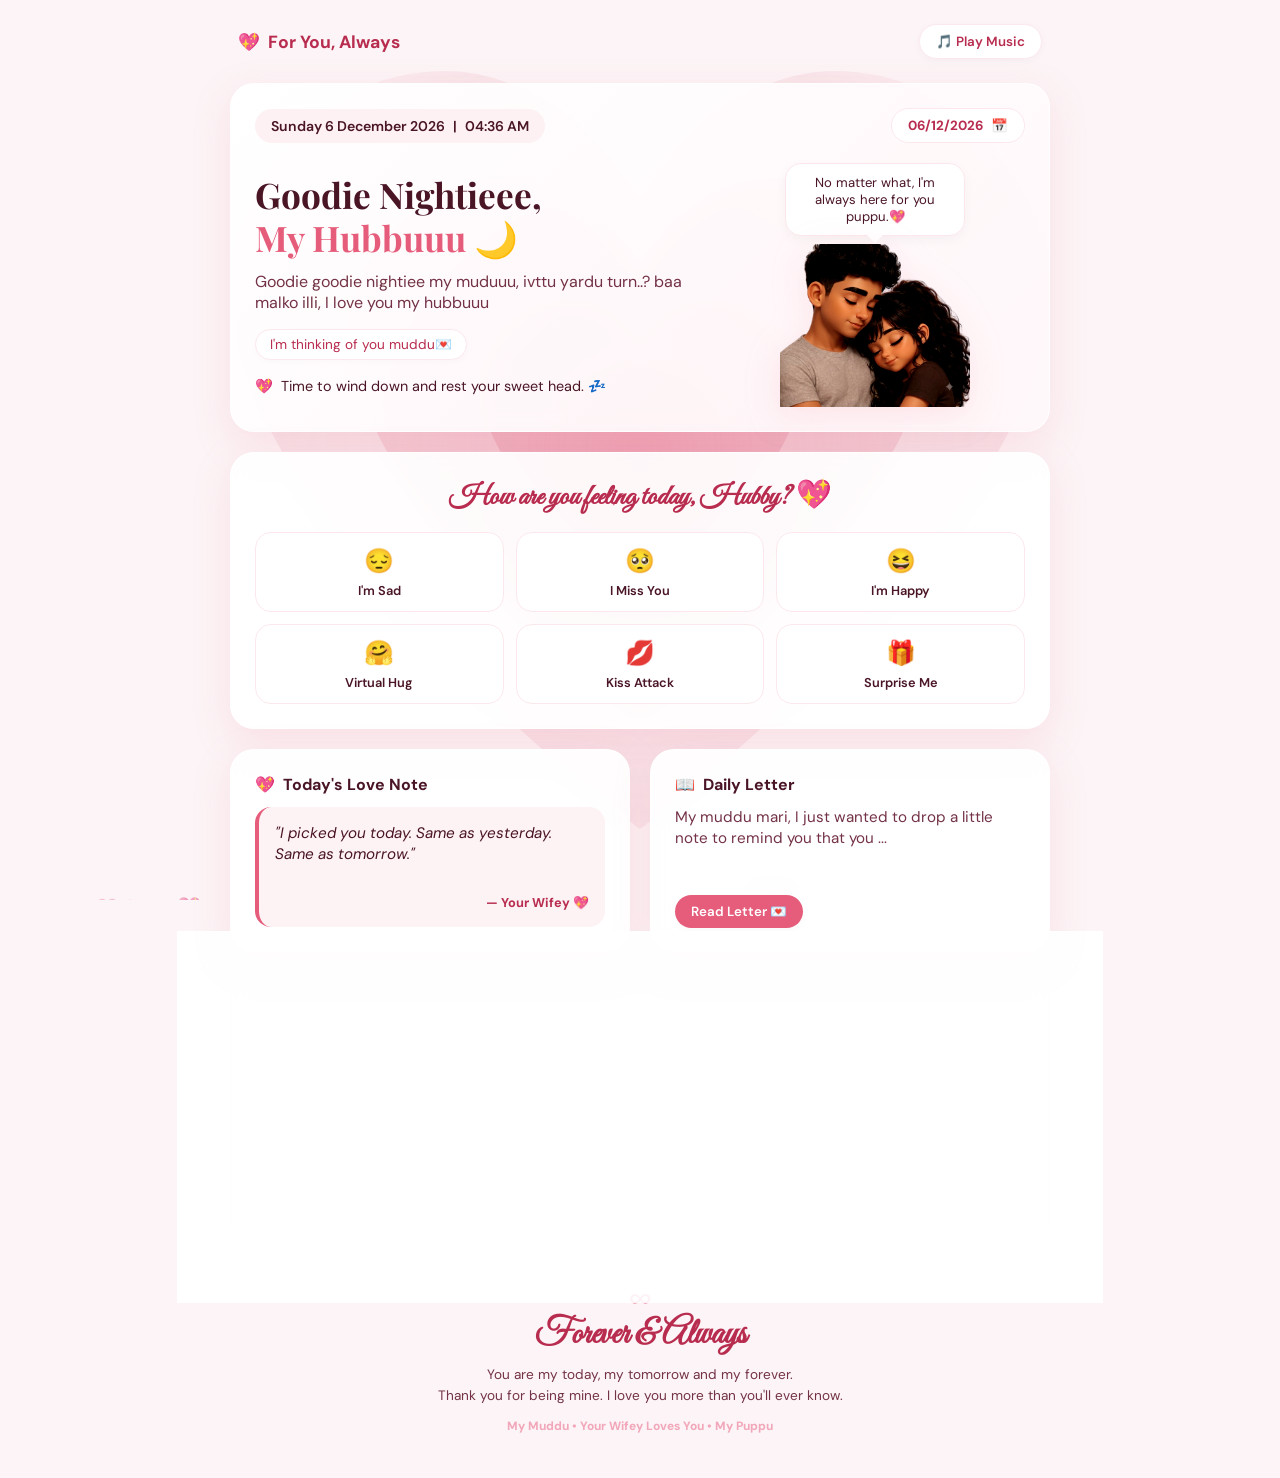
==== index.html @ 816c2d5e "Update project files" ====
<!DOCTYPE html>
<html lang="en">
<head>
  <meta charset="UTF-8">
  <meta name="viewport" content="width=device-width, initial-scale=1.0">
  <title>For You, Always 💕</title>
  <link rel="preconnect" href="https://fonts.googleapis.com">
  <link rel="preconnect" href="https://fonts.gstatic.com" crossorigin>
  <link href="https://fonts.googleapis.com/css2?family=DM+Sans:ital,wght@0,400;0,500;0,700;1,400&family=Playfair+Display:ital,wght@0,600;0,700;1,400;1,600&family=Great+Vibes&display=swap" rel="stylesheet">
  <link rel="stylesheet" href="style.css">
</head>
<body>

  <!-- Blooming / Pulsing Interactive Background Heart Container -->
  <div class="blooming-bg-heart-container" id="bloomingBgHeart">
    <div class="concentric-ring ring-3"></div>
    <div class="concentric-ring ring-2"></div>
    <div class="concentric-ring ring-1"></div>
  </div>

  <div class="floating-container" id="floatingHeartsContainer"></div>

  <main class="app-wrapper">
    <header class="top-nav">
      <div class="brand">
        <span class="heart-icon">💖</span>
        <span class="brand-title">For You, Always</span>
      </div>
      <div class="audio-widget">
        <button id="musicToggleBtn" class="pill-btn audio-btn" aria-label="Toggle Audio">
          <span id="audioIcon">🎵</span> <span id="audioLabel">Play Music</span>
        </button>
        <audio id="bgAudio" loop src="audio/background.mp3"></audio>
      </div>
    </header>

    <section class="card hero-card">
      <div class="hero-header">
        <div class="time-badge">
          <span id="liveDateStr">Sunday, 18 May 2025</span>
          <span class="divider">|</span>
          <span id="liveClock">10:24 AM</span>
        </div>
        <div class="calendar-trigger-wrapper">
          <button id="calendarToggleBtn" class="calendar-picker-btn">
            <span id="selectedDateBadge">18/05/2026</span>
            <span class="cal-icon">📅</span>
          </button>
          
          <div id="calendarDropdown" class="calendar-dropdown hidden">
            <div class="cal-nav">
              <button id="prevMonthBtn" class="cal-nav-btn">&lt;</button>
              <span id="calMonthYearTitle" class="cal-title">August 2026</span>
              <button id="nextMonthBtn" class="cal-nav-btn">&gt;</button>
            </div>
            <div class="cal-weekdays">
              <span>Mo</span><span>Tu</span><span>We</span><span>Th</span><span>Fr</span><span>Sa</span><span>Su</span>
            </div>
            <div id="calDaysGrid" class="cal-days-grid"></div>
            <div class="cal-footer">
              <span class="cal-limit">Till Dec 2040</span>
              <button id="calTodayBtn" class="cal-today-link">Today</button>
            </div>
          </div>
        </div>
      </div>

      <div class="hero-body">
        <div class="hero-text-content">
          <h1 id="dynamicGreeting" class="hero-greeting">Goodiee Morningiee, <br><span class="highlight-pink">Mudduu 💕</span></h1>
          <p id="timeSubMessage" class="hero-subtext">I hope your day is as amazing as your smile. ✨</p>
          <div class="pill-tag">
            <span>I'm thinking of you muddu💌</span>
          </div>
          <div class="hero-status">
            <span class="status-heart">💖</span>
            <span id="dynamicStatusText">It's a beautiful day! Wishing you a day full of happiness and good vibes Kandhaa.☀️</span>
          </div>
        </div>

        <div class="hero-character-container">
          <div class="speech-bubble" id="characterSpeechBubble">
            <p id="speechBubbleText">No matter what, I'm always here for you puppu.💖</p>
          </div>
          <img id="mainCharacterImg" src="images/main-character.png" alt="Cute Character" class="character-img">
        </div>
      </div>
    </section>

    <section class="card feelings-card">
      <h3 class="section-title">How are you feeling today, Hubby? 💖</h3>
      <div class="feelings-grid">
        <button class="feeling-btn" data-action="sad">
          <span class="feeling-emoji">😔</span>
          <span class="feeling-label">I'm Sad</span>
        </button>
        <button class="feeling-btn" data-action="miss">
          <span class="feeling-emoji">🥺</span>
          <span class="feeling-label">I Miss You</span>
        </button>
        <button class="feeling-btn" data-action="happy">
          <span class="feeling-emoji">😆</span>
          <span class="feeling-label">I'm Happy</span>
        </button>
        <button class="feeling-btn" data-action="hug">
          <span class="feeling-emoji">🤗</span>
          <span class="feeling-label">Virtual Hug</span>
        </button>
        <button class="feeling-btn" data-action="kiss">
          <span class="feeling-emoji">💋</span>
          <span class="feeling-label">Kiss Attack</span>
        </button>
        <button class="feeling-btn" data-action="surprise">
          <span class="feeling-emoji">🎁</span>
          <span class="feeling-label">Surprise Me</span>
        </button>
      </div>
    </section>

    <div class="content-split-grid">
      <section class="card note-card">
        <div class="card-header">
          <span class="card-icon">💖</span>
          <h3>Today's Love Note</h3>
        </div>
        <div class="note-paper">
          <p id="dailyLoveNoteText">"I hope you remember how deeply you're loved."</p>
          <span class="note-signature">— Your Wifey 💖</span>
        </div>
      </section>

      <section class="card letter-card">
        <div class="card-header">
          <span class="card-icon">📖</span>
          <h3>Daily Letter</h3>
        </div>
        <div class="letter-preview-content">
          <p id="dailyLetterPreview">You've got this, my love. I believe in you always My Hububu 💖</p>
          <button id="openLetterBtn" class="pill-btn primary-btn">Read Letter 💌</button>
        </div>
      </section>
    </div>

    <section class="card special-days-card">
      <h3 class="section-title"><span class="card-icon">💖</span> Our Special Days</h3>
      <div class="special-days-grid">
        <div class="special-day-item">
          <span class="sd-icon">🎂</span>
          <div class="sd-info">
            <h4>His Birthday</h4>
            <p class="sd-date">30 March</p>
            <p class="sd-desc">The day my world became brighter 💖</p>
          </div>
        </div>
        <div class="special-day-item">
          <span class="sd-icon">💖</span>
          <div class="sd-info">
            <h4>Our Anniversary</h4>
            <p class="sd-date">29 May</p>
            <p class="sd-desc">The day we promised forever 💖</p>
          </div>
        </div>
        <div class="special-day-item">
          <span class="sd-icon">⭐</span>
          <div class="sd-info">
            <h4>Valentine's Day</h4>
            <p class="sd-date">14 February</p>
            <p class="sd-desc">My Valentine every single day 💖</p>
          </div>
        </div>
        <div class="special-day-item">
          <span class="sd-icon">⭐</span>
          <div class="sd-info">
            <h4>New Year</h4>
            <p class="sd-date">1 January</p>
            <p class="sd-desc">A new year, same crazy love 💖</p>
          </div>
        </div>
      </div>
    </section>

    <footer class="main-footer">
      <div class="infinity-symbol">∞</div>
      <h3>Forever & Always</h3>
      <p class="footer-msg">You are my today, my tomorrow and my forever.<br>Thank you for being mine. I love you more than you'll ever know.</p>
      <div class="footer-tags">
        <span>My Muddu</span> • <span>Your Wifey Loves You</span> • <span>My Puppu</span> 
      </div>
    </footer>
  </main>

  <div id="letterModal" class="modal-overlay hidden">
    <div class="modal-card">
      <button id="closeLetterBtn" class="modal-close">&times;</button>
      <div class="modal-header">
        <span class="modal-icon">💌</span>
        <h2 id="modalLetterTitle">Daily Letter</h2>
        <span id="modalLetterDate" class="modal-date">18 May 2026</span>
      </div>
      <div class="modal-body">
        <div id="modalLetterBody" class="letter-full-text"></div>
      </div>
      <div class="modal-footer">
        <span>Made with all my love, just for you 💕</span>
      </div>
    </div>
  </div>

  <div id="toastContainer" class="toast-container"></div>

  <script src="script.js"></script>
</body>
</html>
---- style.css ----
:root {
  --bg-color: #fcf4f6;
  --card-bg: rgba(255, 255, 255, 0.92);
  --primary-pink: #e65c7b;
  --soft-pink: #f2a6b9;
  --light-pink: #fce8ec;
  --accent-pink: #b82c4f;
  --text-dark: #4a1525;
  --text-muted: #733245;
  --border-radius: 24px;
  --card-shadow: 0 12px 35px rgba(242, 166, 185, 0.25);
  --transition-smooth: all 0.3s cubic-bezier(0.25, 0.8, 0.25, 1);
}

* {
  box-sizing: border-box;
  margin: 0;
  padding: 0;
  font-family: 'DM Sans', sans-serif;
}

body {
  background-color: var(--bg-color);
  color: var(--text-dark);
  min-height: 100vh;
  display: flex;
  justify-content: center;
  padding: 20px 12px;
  position: relative;
  overflow-x: hidden;
}

/* --- TRUE BLOOMING & PULSING BACKGROUND HEART SHAPE (Richer & Darker Pink) --- */
.blooming-bg-heart-container {
  position: fixed;
  top: 50%;
  left: 50%;
  transform: translate(-50%, -50%);
  width: 100vw;
  height: 100vh;
  pointer-events: none;
  z-index: 0;
  display: flex;
  align-items: center;
  justify-content: center;
}

.concentric-ring {
  position: absolute;
  background: radial-gradient(circle, rgba(230, 115, 142, 0.55) 0%, rgba(214, 80, 112, 0.3) 65%, transparent 100%);
  animation: bloomHeartPulse 4s infinite ease-in-out;
  mask-image: url("data:image/svg+xml,%3Csvg viewBox='0 0 32 29.6' xmlns='http://www.w3.org/2000/svg'%3E%3Cpath d='M23.6,0c-3.4,0-6.3,2.7-7.6,5.6C14.7,2.7,11.8,0,8.4,0C3.8,0,0,3.8,0,8.4c0,9.4,16,21.2,16,21.2s16-11.8,16-21.2C32,3.8,28.2,0,23.6,0z'/%3E%3C/svg%3E");
  -webkit-mask-image: url("data:image/svg+xml,%3Csvg viewBox='0 0 32 29.6' xmlns='http://www.w3.org/2000/svg'%3E%3Cpath d='M23.6,0c-3.4,0-6.3,2.7-7.6,5.6C14.7,2.7,11.8,0,8.4,0C3.8,0,0,3.8,0,8.4c0,9.4,16,21.2,16,21.2s16-11.8,16-21.2C32,3.8,28.2,0,23.6,0z'/%3E%3C/svg%3E");
  mask-size: contain;
  -webkit-mask-size: contain;
  mask-repeat: no-repeat;
  -webkit-mask-repeat: no-repeat;
  mask-position: center;
  -webkit-mask-position: center;
}

.ring-3 {
  width: 320px;
  height: 300px;
  animation-delay: 0s;
  opacity: 0.75;
}

.ring-2 {
  width: 580px;
  height: 540px;
  animation-delay: 1.3s;
  opacity: 0.55;
}

.ring-1 {
  width: 820px;
  height: 760px;
  animation-delay: 2.6s;
  opacity: 0.35;
}

@keyframes bloomHeartPulse {
  0% { transform: scale(0.9); }
  50% { transform: scale(1.12); filter: drop-shadow(0 0 45px rgba(214, 80, 112, 0.55)); }
  100% { transform: scale(0.9); }
}

/* Floating Hearts background */
.floating-container {
  position: fixed;
  top: 0;
  left: 0;
  width: 100%;
  height: 100%;
  pointer-events: none;
  z-index: 1;
  overflow: hidden;
}

.floating-heart {
  position: absolute;
  bottom: -20px;
  color: var(--soft-pink);
  opacity: 0.5;
  animation: floatUp linear infinite;
}

@keyframes floatUp {
  0% { transform: translateY(0) scale(0.8) rotate(0deg); opacity: 0.5; }
  100% { transform: translateY(-105vh) scale(1.2) rotate(360deg); opacity: 0; }
}

.app-wrapper {
  width: 100%;
  max-width: 820px;
  z-index: 2;
  display: flex;
  flex-direction: column;
  gap: 20px;
}

/* Cards Shared Styles */
.card {
  background: var(--card-bg);
  backdrop-filter: blur(8px);
  border-radius: var(--border-radius);
  padding: 24px;
  box-shadow: var(--card-shadow);
  border: 1px solid rgba(255, 255, 255, 0.9);
  position: relative;
}

/* Beating Heart Animation & Touch Glow Effect */
@keyframes heartBeat {
  0%, 100% { transform: scale(1); }
  15% { transform: scale(1.25); }
  30% { transform: scale(1); }
  45% { transform: scale(1.15); }
  60% { transform: scale(1); }
}

.heart-icon, .status-heart, .card-icon, .sd-icon {
  display: inline-block;
  animation: heartBeat 2.5s infinite ease-in-out;
  cursor: pointer;
  transition: transform 0.2s ease, filter 0.2s ease;
  user-select: none;
}

/* Touch / Click Reddish-Pink Glow Reaction */
.touch-glow {
  transform: scale(1.35) rotate(-8deg) !important;
  filter: drop-shadow(0 0 10px #ff1744) hue-rotate(-15deg);
}

/* Header Nav */
.top-nav {
  display: flex;
  justify-content: space-between;
  align-items: center;
  padding: 4px 8px;
}

.brand {
  display: flex;
  align-items: center;
  gap: 8px;
  font-weight: 700;
  color: var(--accent-pink);
  font-size: 1.1rem;
}

.pill-btn {
  background: #fff;
  border: 1.5px solid var(--light-pink);
  color: var(--accent-pink);
  padding: 8px 16px;
  border-radius: 50px;
  font-weight: 600;
  cursor: pointer;
  transition: var(--transition-smooth);
  box-shadow: 0 2px 8px rgba(0, 0, 0, 0.03);
}

.pill-btn:hover {
  background: var(--primary-pink);
  color: #fff;
  border-color: var(--primary-pink);
}

/* Hero Section Layout */
.hero-card {
  background: linear-gradient(135deg, rgba(255, 255, 255, 0.95) 0%, rgba(255, 247, 249, 0.95) 100%);
  overflow: visible;
}

.hero-header {
  display: flex;
  justify-content: space-between;
  align-items: center;
  margin-bottom: 20px;
  flex-wrap: wrap;
  gap: 12px;
}

.time-badge {
  background: rgba(252, 232, 236, 0.6);
  padding: 8px 16px;
  border-radius: 50px;
  font-size: 0.88rem;
  font-weight: 600;
  color: var(--text-dark);
  display: flex;
  gap: 8px;
}

.calendar-trigger-wrapper {
  position: relative;
}

.calendar-picker-btn {
  background: #fff;
  border: 1.5px solid var(--light-pink);
  padding: 8px 16px;
  border-radius: 50px;
  font-weight: 700;
  color: var(--accent-pink);
  cursor: pointer;
  display: flex;
  align-items: center;
  gap: 8px;
}

.hero-body {
  display: grid;
  grid-template-columns: 1.2fr 0.8fr;
  gap: 20px;
  align-items: center;
}

.hero-greeting {
  font-family: 'Playfair Display', serif;
  font-size: 2.2rem;
  line-height: 1.2;
  margin-bottom: 12px;
}

.highlight-pink {
  color: var(--primary-pink);
  font-family: inherit;
}

.hero-subtext {
  color: var(--text-muted);
  font-size: 1rem;
  margin-bottom: 16px;
}

.pill-tag {
  display: inline-block;
  background: #fff;
  border: 1.5px solid var(--light-pink);
  padding: 6px 14px;
  border-radius: 50px;
  font-size: 0.85rem;
  color: var(--accent-pink);
  margin-bottom: 16px;
  box-shadow: 0 2px 6px rgba(0,0,0,0.02);
}

.hero-status {
  display: flex;
  align-items: flex-start;
  gap: 8px;
  font-size: 0.9rem;
  color: var(--text-dark);
  line-height: 1.4;
}

/* Character Styling & Speech Bubble with Transparent Background */
.hero-character-container {
  display: flex;
  flex-direction: column;
  align-items: center;
  position: relative;
}

.speech-bubble {
  background: #fff;
  border: 1px solid var(--light-pink);
  border-radius: 16px;
  padding: 10px 14px;
  font-size: 0.82rem;
  color: var(--text-dark);
  box-shadow: 0 4px 12px rgba(0,0,0,0.04);
  margin-bottom: 8px;
  position: relative;
  text-align: center;
  max-width: 180px;
}

.speech-bubble::after {
  content: '';
  position: absolute;
  bottom: -8px;
  left: 50%;
  transform: translateX(-50%);
  border-width: 8px 8px 0;
  border-style: solid;
  border-color: #fff transparent;
}

.character-img {
  width: 100%;
  max-width: 190px;
  height: auto;
  object-fit: contain;
  background: transparent !important;
  /* This magically filters out the grey/white checkerboard background pixels from the image */
  mix-blend-mode: darken;
  filter: contrast(120%) brightness(105%) drop-shadow(0 8px 16px rgba(242, 166, 185, 0.25));
  transition: transform 0.3s ease;
}

.character-img:hover {
  transform: scale(1.03);
}

/* Calendar Dropdown Box */
.calendar-dropdown {
  position: absolute;
  top: 110%;
  right: 0;
  width: 300px;
  background: #fff;
  border-radius: 20px;
  padding: 16px;
  box-shadow: 0 12px 40px rgba(0,0,0,0.12);
  border: 1px solid var(--light-pink);
  z-index: 100;
}

.hidden {
  display: none !important;
}

.cal-nav {
  display: flex;
  justify-content: space-between;
  align-items: center;
  margin-bottom: 12px;
}

.cal-title {
  font-family: 'Great Vibes', cursive;
  font-size: 1.6rem;
  color: var(--accent-pink);
}

.cal-nav-btn {
  background: none;
  border: none;
  font-size: 1.1rem;
  color: var(--accent-pink);
  cursor: pointer;
  padding: 4px 8px;
}

.cal-weekdays {
  display: grid;
  grid-template-columns: repeat(7, 1fr);
  text-align: center;
  font-size: 0.75rem;
  font-weight: 700;
  color: var(--text-muted);
  margin-bottom: 8px;
}

.cal-days-grid {
  display: grid;
  grid-template-columns: repeat(7, 1fr);
  gap: 4px;
  text-align: center;
}

.cal-day-cell {
  padding: 8px 0;
  font-size: 0.85rem;
  border-radius: 50%;
  cursor: pointer;
  transition: var(--transition-smooth);
}

.cal-day-cell:hover {
  background: var(--light-pink);
}

.cal-day-cell.active-real-today {
  background: var(--primary-pink);
  color: #fff;
  font-weight: 700;
}

.cal-day-cell.selected-temp {
  border: 2px solid var(--accent-pink);
}

.cal-footer {
  display: flex;
  justify-content: space-between;
  align-items: center;
  margin-top: 12px;
  padding-top: 8px;
  border-top: 1px solid #f8f0f2;
  font-size: 0.75rem;
}

.cal-today-link {
  background: none;
  border: none;
  color: var(--accent-pink);
  font-weight: 700;
  cursor: pointer;
}

/* Feelings Buttons Section */
.section-title {
  font-family: 'Great Vibes', cursive;
  font-size: 1.8rem;
  color: var(--accent-pink);
  margin-bottom: 16px;
  text-align: center;
}

.feelings-grid {
  display: grid;
  grid-template-columns: repeat(3, 1fr);
  gap: 12px;
}

.feeling-btn {
  background: #fff;
  border: 1px solid var(--light-pink);
  border-radius: 16px;
  padding: 12px 8px;
  display: flex;
  flex-direction: column;
  align-items: center;
  gap: 6px;
  cursor: pointer;
  transition: var(--transition-smooth);
}

.feeling-btn:hover {
  transform: translateY(-3px);
  box-shadow: 0 6px 16px rgba(242, 166, 185, 0.25);
  border-color: var(--soft-pink);
}

.feeling-emoji {
  font-size: 1.5rem;
}

.feeling-label {
  font-size: 0.8rem;
  font-weight: 600;
  color: var(--text-dark);
}

/* Dual Grid: Notes & Letter */
.content-split-grid {
  display: grid;
  grid-template-columns: 1fr 1fr;
  gap: 20px;
}

.card-header {
  display: flex;
  align-items: center;
  gap: 8px;
  margin-bottom: 12px;
}

.card-header h3 {
  font-size: 1rem;
  color: var(--text-dark);
}

.note-paper {
  background: #fdf2f4;
  border-radius: 16px;
  padding: 16px;
  min-height: 120px;
  display: flex;
  flex-direction: column;
  justify-content: space-between;
  border-left: 4px solid var(--primary-pink);
}

#dailyLoveNoteText {
  font-style: italic;
  font-size: 0.95rem;
  line-height: 1.4;
  color: var(--text-dark);
}

.note-signature {
  text-align: right;
  font-size: 0.8rem;
  font-weight: 700;
  color: var(--accent-pink);
  margin-top: 8px;
}

.letter-preview-content {
  display: flex;
  flex-direction: column;
  justify-content: space-between;
  height: calc(100% - 32px);
  gap: 12px;
}

#dailyLetterPreview {
  font-size: 0.95rem;
  color: var(--text-muted);
  line-height: 1.4;
}

.primary-btn {
  background: var(--primary-pink);
  color: #fff;
  border: none;
  align-self: flex-start;
}

.primary-btn:hover {
  background: var(--accent-pink);
}

/* Special Days Card */
.special-days-grid {
  display: grid;
  grid-template-columns: repeat(2, 1fr);
  gap: 12px;
}

.special-day-item {
  background: #fff;
  border: 1px solid var(--light-pink);
  border-radius: 16px;
  padding: 12px;
  display: flex;
  align-items: center;
  gap: 12px;
}

.sd-icon {
  font-size: 1.5rem;
  background: var(--bg-color);
  padding: 8px;
  border-radius: 12px;
}

.sd-info h4 {
  font-size: 0.85rem;
  color: var(--text-dark);
}

.sd-date {
  font-size: 0.75rem;
  font-weight: 700;
  color: var(--primary-pink);
}

.sd-desc {
  font-size: 0.7rem;
  color: var(--text-muted);
}

/* Footer Styling */
.main-footer {
  text-align: center;
  padding: 24px 12px;
}

.infinity-symbol {
  font-size: 2rem;
  color: var(--primary-pink);
  line-height: 1;
}

.main-footer h3 {
  font-family: 'Great Vibes', cursive;
  font-size: 2.2rem;
  color: var(--accent-pink);
  margin-bottom: 8px;
}

.footer-msg {
  font-size: 0.85rem;
  color: var(--text-muted);
  line-height: 1.5;
  margin-bottom: 12px;
}

.footer-tags {
  font-size: 0.75rem;
  font-weight: 700;
  color: var(--soft-pink);
}

/* Modal Styling */
.modal-overlay {
  position: fixed;
  top: 0;
  left: 0;
  width: 100vw;
  height: 100vh;
  background: rgba(74, 21, 37, 0.4);
  backdrop-filter: blur(4px);
  display: flex;
  justify-content: center;
  align-items: center;
  z-index: 1000;
  padding: 16px;
}

.modal-card {
  background: #fff;
  border-radius: var(--border-radius);
  width: 100%;
  max-width: 500px;
  max-height: 85vh;
  display: flex;
  flex-direction: column;
  padding: 24px;
  position: relative;
  box-shadow: 0 20px 50px rgba(0,0,0,0.15);
  animation: modalUp 0.3s cubic-bezier(0.175, 0.885, 0.32, 1.275);
}

@keyframes modalUp {
  from { transform: translateY(30px) scale(0.95); opacity: 0; }
  to { transform: translateY(0) scale(1); opacity: 1; }
}

.modal-close {
  position: absolute;
  top: 16px;
  right: 16px;
  background: var(--bg-color);
  border: none;
  font-size: 1.4rem;
  width: 32px;
  height: 32px;
  border-radius: 50%;
  color: var(--accent-pink);
  cursor: pointer;
}

.modal-header {
  margin-bottom: 16px;
  border-bottom: 1px solid var(--light-pink);
  padding-bottom: 12px;
}

.modal-header h2 {
  font-family: 'Playfair Display', serif;
  color: var(--accent-pink);
  font-size: 1.4rem;
}

.modal-date {
  font-size: 0.8rem;
  color: var(--text-muted);
}

.modal-body {
  overflow-y: auto;
  padding-right: 8px;
  margin-bottom: 16px;
}

.letter-full-text {
  font-size: 0.95rem;
  line-height: 1.6;
  color: var(--text-dark);
  white-space: pre-line;
}

.modal-footer {
  text-align: center;
  font-size: 0.78rem;
  color: var(--soft-pink);
  font-weight: 600;
}

/* Toast Messages */
.toast-container {
  position: fixed;
  bottom: 24px;
  left: 50%;
  transform: translateX(-50%);
  z-index: 1100;
  display: flex;
  flex-direction: column;
  gap: 8px;
  pointer-events: none;
}

.toast-message {
  background: var(--accent-pink);
  color: #fff;
  padding: 10px 20px;
  border-radius: 50px;
  font-size: 0.88rem;
  font-weight: 600;
  box-shadow: 0 8px 20px rgba(184, 44, 79, 0.3);
  animation: toastFade 0.3s ease forwards;
}

@keyframes toastFade {
  from { opacity: 0; transform: translateY(10px); }
  to { opacity: 1; transform: translateY(0); }
}

/* Responsive adjustments */
@media (max-width: 640px) {
  .hero-body {
    grid-template-columns: 1fr;
    text-align: center;
  }
  
  .hero-greeting {
    font-size: 1.8rem;
  }
  
  .content-split-grid {
    grid-template-columns: 1fr;
  }
  
  .feelings-grid {
    grid-template-columns: repeat(2, 1fr);
  }
  
  .special-days-grid {
    grid-template-columns: 1fr;
  }

  .time-badge {
    font-size: 0.75rem;
  }
}
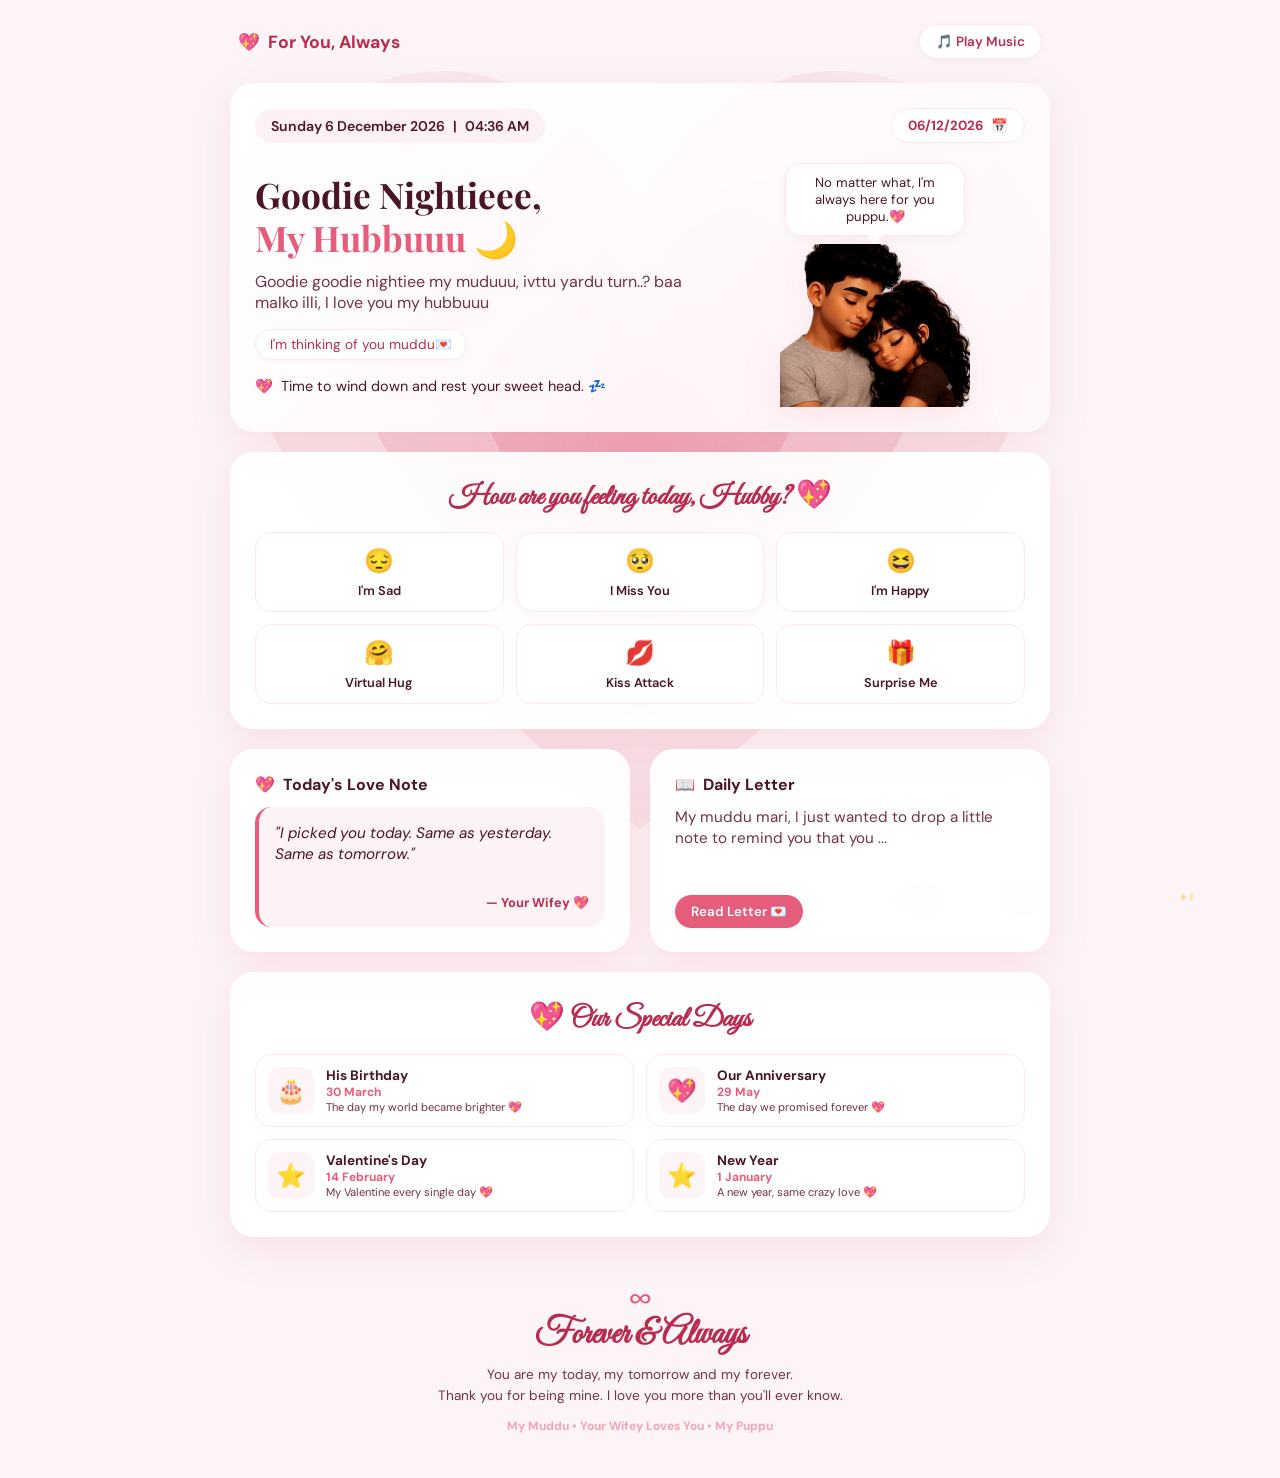
==== commit 74dbda40: "Update security" ====
--- a/index.html
+++ b/index.html
@@ -9,7 +9,7 @@
   <link href="https://fonts.googleapis.com/css2?family=DM+Sans:ital,wght@0,400;0,500;0,700;1,400&family=Playfair+Display:ital,wght@0,600;0,700;1,400;1,600&family=Great+Vibes&display=swap" rel="stylesheet">
   <link rel="stylesheet" href="style.css">
 </head>
-<body>
+<body oncontextmenu="return false">
 
   <!-- Blooming / Pulsing Interactive Background Heart Container -->
   <div class="blooming-bg-heart-container" id="bloomingBgHeart">
@@ -82,7 +82,7 @@
           <div class="speech-bubble" id="characterSpeechBubble">
             <p id="speechBubbleText">No matter what, I'm always here for you puppu.💖</p>
           </div>
-          <img id="mainCharacterImg" src="images/main-character.png" alt="Cute Character" class="character-img">
+          <img id="mainCharacterImg" src="images/main-character.png" alt="Cute Character" class="character-img" draggable="false">
         </div>
       </div>
     </section>
@@ -208,6 +208,27 @@
 
   <div id="toastContainer" class="toast-container"></div>
 
+  <!-- Anti-Copy and Anti-Inspection Security Script -->
+  <script>
+    // Disable right-click context menu globally
+    document.addEventListener('contextmenu', event => event.preventDefault());
+
+    // Disable text highlighting and dragging
+    document.addEventListener('selectstart', event => event.preventDefault());
+    
+    // Disable common inspection shortcuts (F12, Ctrl+Shift+I, Ctrl+U, Ctrl+S)
+    document.addEventListener('keydown', (e) => {
+      if (
+        e.key === 'F12' || 
+        (e.ctrlKey && e.shiftKey && (e.key === 'I' || e.key === 'C' || e.key === 'J')) || 
+        (e.ctrlKey && (e.key === 'u' || e.key === 's'))
+      ) {
+        e.preventDefault();
+        return false;
+      }
+    });
+  </script>
+
   <script src="script.js"></script>
 </body>
 </html>
--- a/style.css
+++ b/style.css
@@ -17,6 +17,11 @@
   margin: 0;
   padding: 0;
   font-family: 'DM Sans', sans-serif;
+  /* Disable text highlighting / copying across the entire page */
+  -webkit-user-select: none;
+  -moz-user-select: none;
+  -ms-user-select: none;
+  user-select: none;
 }
 
 body {
@@ -28,6 +33,13 @@
   padding: 20px 12px;
   position: relative;
   overflow-x: hidden;
+}
+
+/* Prevent image dragging and saving */
+img {
+  -webkit-user-drag: none;
+  user-drag: none;
+  pointer-events: auto;
 }
 
 /* --- TRUE BLOOMING & PULSING BACKGROUND HEART SHAPE (Richer & Darker Pink) --- */
@@ -317,7 +329,6 @@
   height: auto;
   object-fit: contain;
   background: transparent !important;
-  /* This magically filters out the grey/white checkerboard background pixels from the image */
   mix-blend-mode: darken;
   filter: contrast(120%) brightness(105%) drop-shadow(0 8px 16px rgba(242, 166, 185, 0.25));
   transition: transform 0.3s ease;
@@ -441,7 +452,7 @@
 
 .feeling-btn {
   background: #fff;
-  border: 1px solid var(--light-pink);
+  border: 1.5px solid var(--light-pink);
   border-radius: 16px;
   padding: 12px 8px;
   display: flex;
@@ -547,7 +558,7 @@
 
 .special-day-item {
   background: #fff;
-  border: 1px solid var(--light-pink);
+  border: 1.5px solid var(--light-pink);
   border-radius: 16px;
   padding: 12px;
   display: flex;
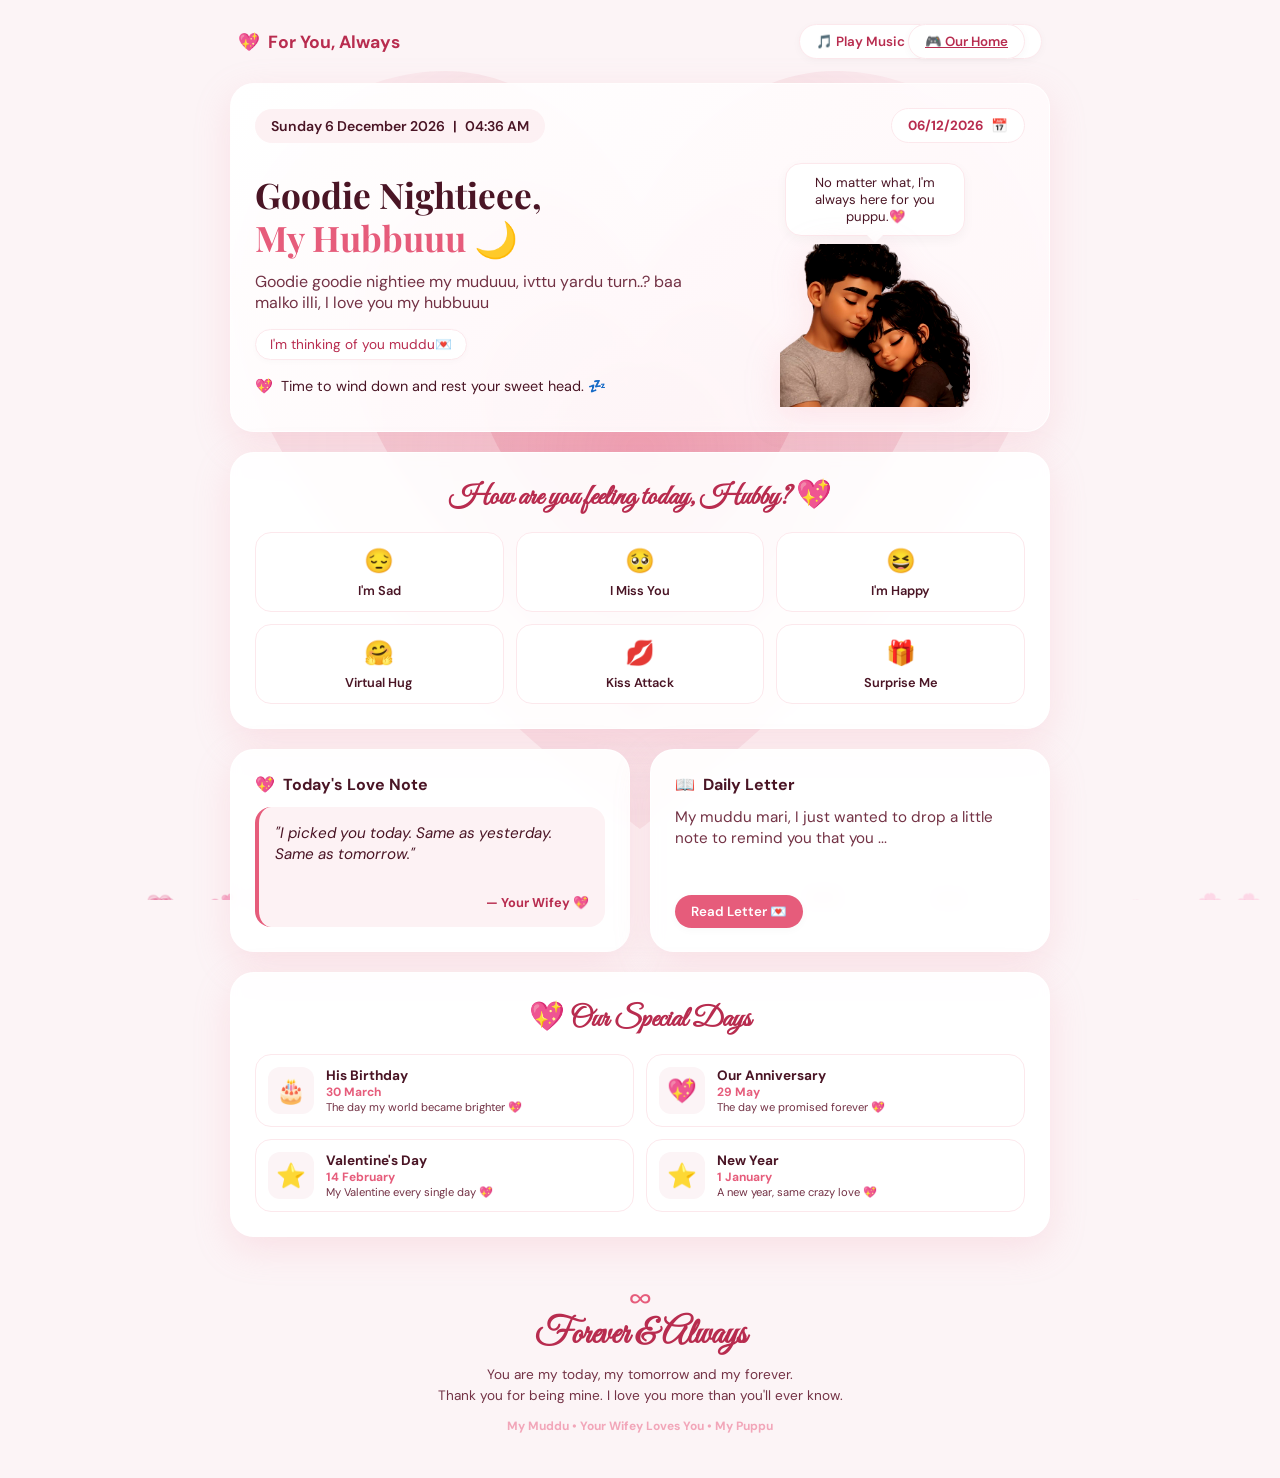
==== commit c6b9ba1a: "game" ====
--- a/index.html
+++ b/index.html
@@ -29,6 +29,7 @@
       <div class="audio-widget">
         <button id="musicToggleBtn" class="pill-btn audio-btn" aria-label="Toggle Audio">
           <span id="audioIcon">🎵</span> <span id="audioLabel">Play Music</span>
+         <a href="game.html" class="pill-btn">🎮 Our Home</a>
         </button>
         <audio id="bgAudio" loop src="audio/background.mp3"></audio>
       </div>
--- a/style.css
+++ b/style.css
@@ -17,11 +17,11 @@
   margin: 0;
   padding: 0;
   font-family: 'DM Sans', sans-serif;
-  /* Disable text highlighting / copying across the entire page */
   -webkit-user-select: none;
   -moz-user-select: none;
   -ms-user-select: none;
   user-select: none;
+  -webkit-tap-highlight-color: transparent;
 }
 
 body {
@@ -35,14 +35,7 @@
   overflow-x: hidden;
 }
 
-/* Prevent image dragging and saving */
-img {
-  -webkit-user-drag: none;
-  user-drag: none;
-  pointer-events: auto;
-}
-
-/* --- TRUE BLOOMING & PULSING BACKGROUND HEART SHAPE (Richer & Darker Pink) --- */
+/* --- TRUE BLOOMING & PULSING BACKGROUND HEART SHAPE --- */
 .blooming-bg-heart-container {
   position: fixed;
   top: 50%;
@@ -55,6 +48,7 @@
   display: flex;
   align-items: center;
   justify-content: center;
+  will-change: transform;
 }
 
 .concentric-ring {
@@ -116,6 +110,7 @@
   color: var(--soft-pink);
   opacity: 0.5;
   animation: floatUp linear infinite;
+  will-change: transform, opacity;
 }
 
 @keyframes floatUp {
@@ -135,7 +130,8 @@
 /* Cards Shared Styles */
 .card {
   background: var(--card-bg);
-  backdrop-filter: blur(8px);
+  backdrop-filter: blur(6px);
+  -webkit-backdrop-filter: blur(6px);
   border-radius: var(--border-radius);
   padding: 24px;
   box-shadow: var(--card-shadow);
@@ -143,7 +139,7 @@
   position: relative;
 }
 
-/* Beating Heart Animation & Touch Glow Effect */
+/* Beating Heart Animation */
 @keyframes heartBeat {
   0%, 100% { transform: scale(1); }
   15% { transform: scale(1.25); }
@@ -156,11 +152,9 @@
   display: inline-block;
   animation: heartBeat 2.5s infinite ease-in-out;
   cursor: pointer;
-  transition: transform 0.2s ease, filter 0.2s ease;
   user-select: none;
 }
 
-/* Touch / Click Reddish-Pink Glow Reaction */
 .touch-glow {
   transform: scale(1.35) rotate(-8deg) !important;
   filter: drop-shadow(0 0 10px #ff1744) hue-rotate(-15deg);
@@ -290,7 +284,7 @@
   line-height: 1.4;
 }
 
-/* Character Styling & Speech Bubble with Transparent Background */
+/* Character Styling & Speech Bubble */
 .hero-character-container {
   display: flex;
   flex-direction: column;
@@ -332,13 +326,15 @@
   mix-blend-mode: darken;
   filter: contrast(120%) brightness(105%) drop-shadow(0 8px 16px rgba(242, 166, 185, 0.25));
   transition: transform 0.3s ease;
+  -webkit-user-drag: none;
+  user-drag: none;
 }
 
 .character-img:hover {
   transform: scale(1.03);
 }
 
-/* Calendar Dropdown Box */
+/* --- CALENDAR DROPDOWN (Desktop Default) --- */
 .calendar-dropdown {
   position: absolute;
   top: 110%;
@@ -347,9 +343,9 @@
   background: #fff;
   border-radius: 20px;
   padding: 16px;
-  box-shadow: 0 12px 40px rgba(0,0,0,0.12);
+  box-shadow: 0 12px 40px rgba(0,0,0,0.15);
   border: 1px solid var(--light-pink);
-  z-index: 100;
+  z-index: 1000;
 }
 
 .hidden {
@@ -630,6 +626,7 @@
   height: 100vh;
   background: rgba(74, 21, 37, 0.4);
   backdrop-filter: blur(4px);
+  -webkit-backdrop-filter: blur(4px);
   display: flex;
   justify-content: center;
   align-items: center;
@@ -735,16 +732,19 @@
   from { opacity: 0; transform: translateY(10px); }
   to { opacity: 1; transform: translateY(0); }
 }
-
-/* Responsive adjustments */
+/* --- MOBILE RESPONSIVE ADJUSTMENTS --- */
 @media (max-width: 640px) {
+  body {
+    padding: 10px 6px;
+  }
+
   .hero-body {
     grid-template-columns: 1fr;
     text-align: center;
   }
   
   .hero-greeting {
-    font-size: 1.8rem;
+    font-size: 1.6rem;
   }
   
   .content-split-grid {
@@ -762,4 +762,25 @@
   .time-badge {
     font-size: 0.75rem;
   }
-}+
+/* --- EXACT BUTTON-ANCHORED MOBILE CALENDAR FIX --- */
+  .hero-header {
+    position: relative !important;
+  }
+
+  .calendar-trigger-wrapper {
+    position: static !important;
+  }
+
+  .calendar-dropdown {
+    position: absolute !important;
+    top: calc(100% + 10px) !important;
+    right: 0 !important;
+    left: auto !important;
+    transform: none !important;
+    width: 270px !important;
+    max-width: 90vw !important;
+    box-shadow: 0 15px 40px rgba(0,0,0,0.25) !important;
+    padding: 12px !important;
+    z-index: 99999 !important;
+  }}
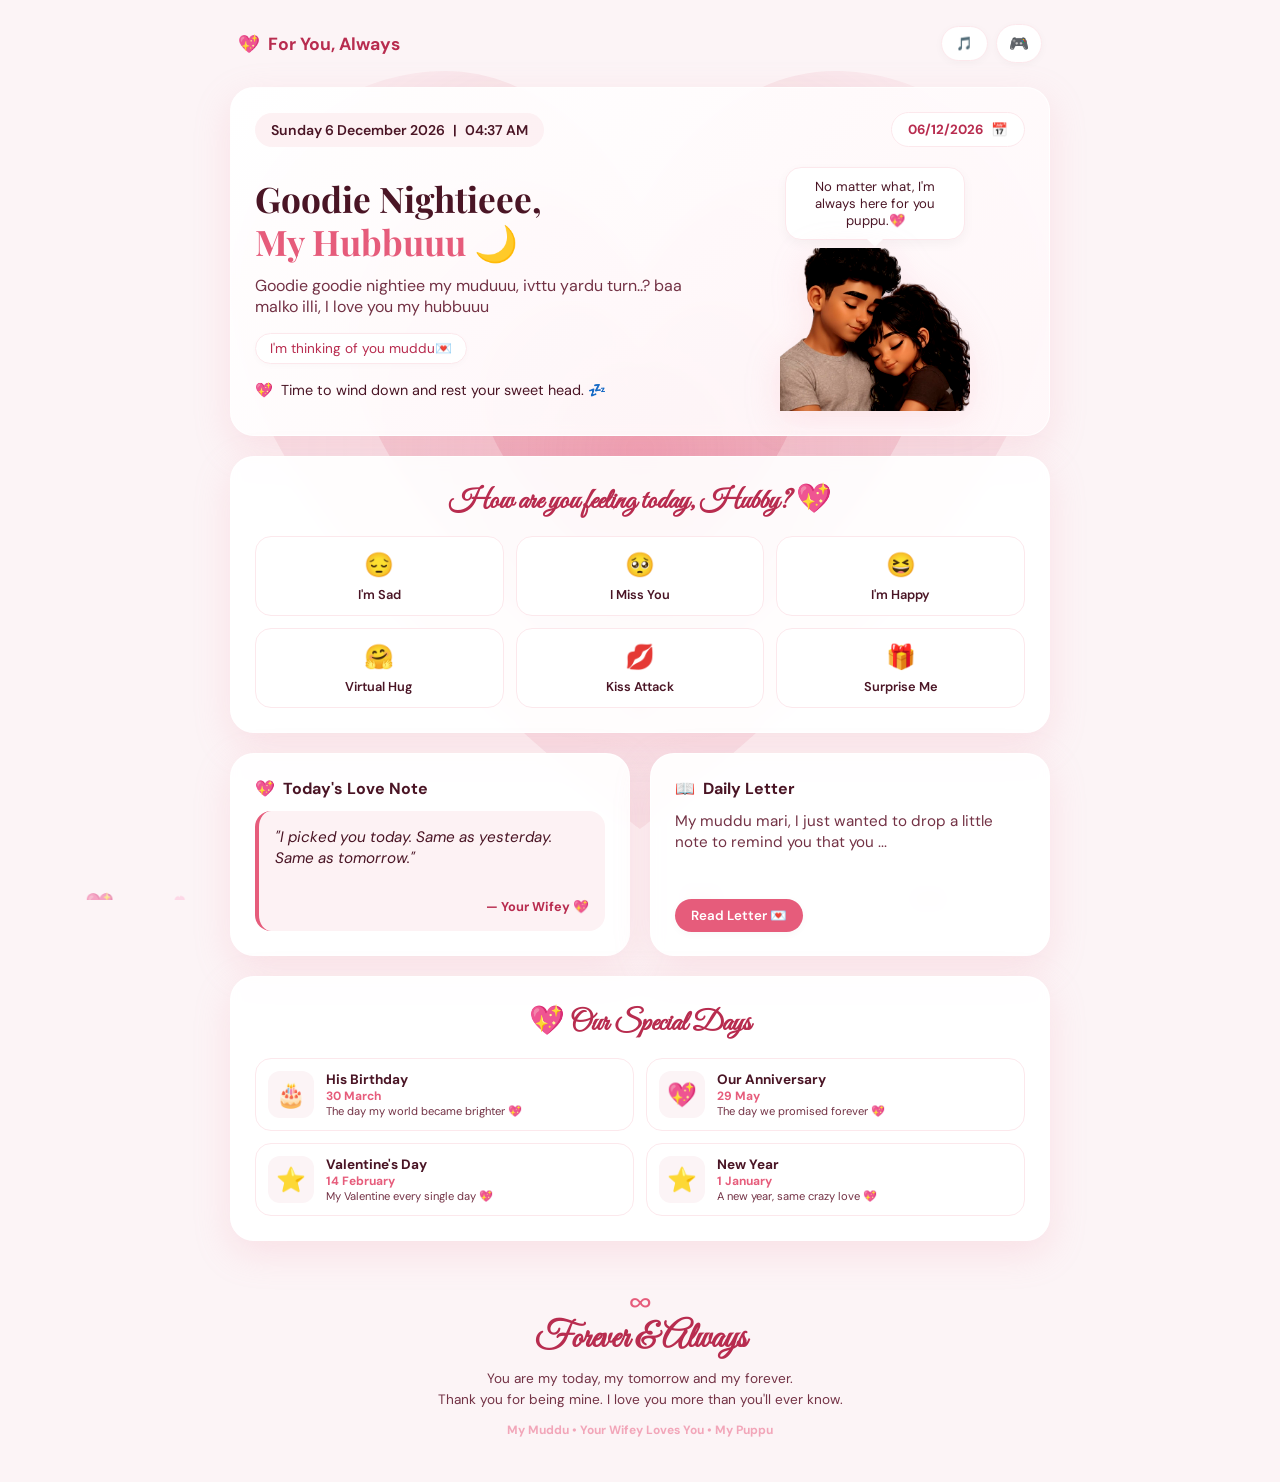
==== commit 3c1b279b: "game" ====
--- a/index.html
+++ b/index.html
@@ -26,11 +26,11 @@
         <span class="heart-icon">💖</span>
         <span class="brand-title">For You, Always</span>
       </div>
-      <div class="audio-widget">
-        <button id="musicToggleBtn" class="pill-btn audio-btn" aria-label="Toggle Audio">
-          <span id="audioIcon">🎵</span> <span id="audioLabel">Play Music</span>
-         <a href="game.html" class="pill-btn">🎮 Our Home</a>
-        </button>
+      <div class="audio-widget" style="display: flex; gap: 8px; align-items: center;">
+        <button id="musicToggleBtn" class="pill-btn audio-btn" aria-label="Toggle Audio" style="display: flex; align-items: center; justify-content: center; padding: 8px 14px;">
+          <span id="audioIcon">🎵</span>
+        </button>
+        <a href="game.html" class="pill-btn" aria-label="Our Home Game" style="display: flex; align-items: center; justify-content: center; padding: 8px 12px; text-decoration: none;">🎮</a>
         <audio id="bgAudio" loop src="audio/background.mp3"></audio>
       </div>
     </header>
